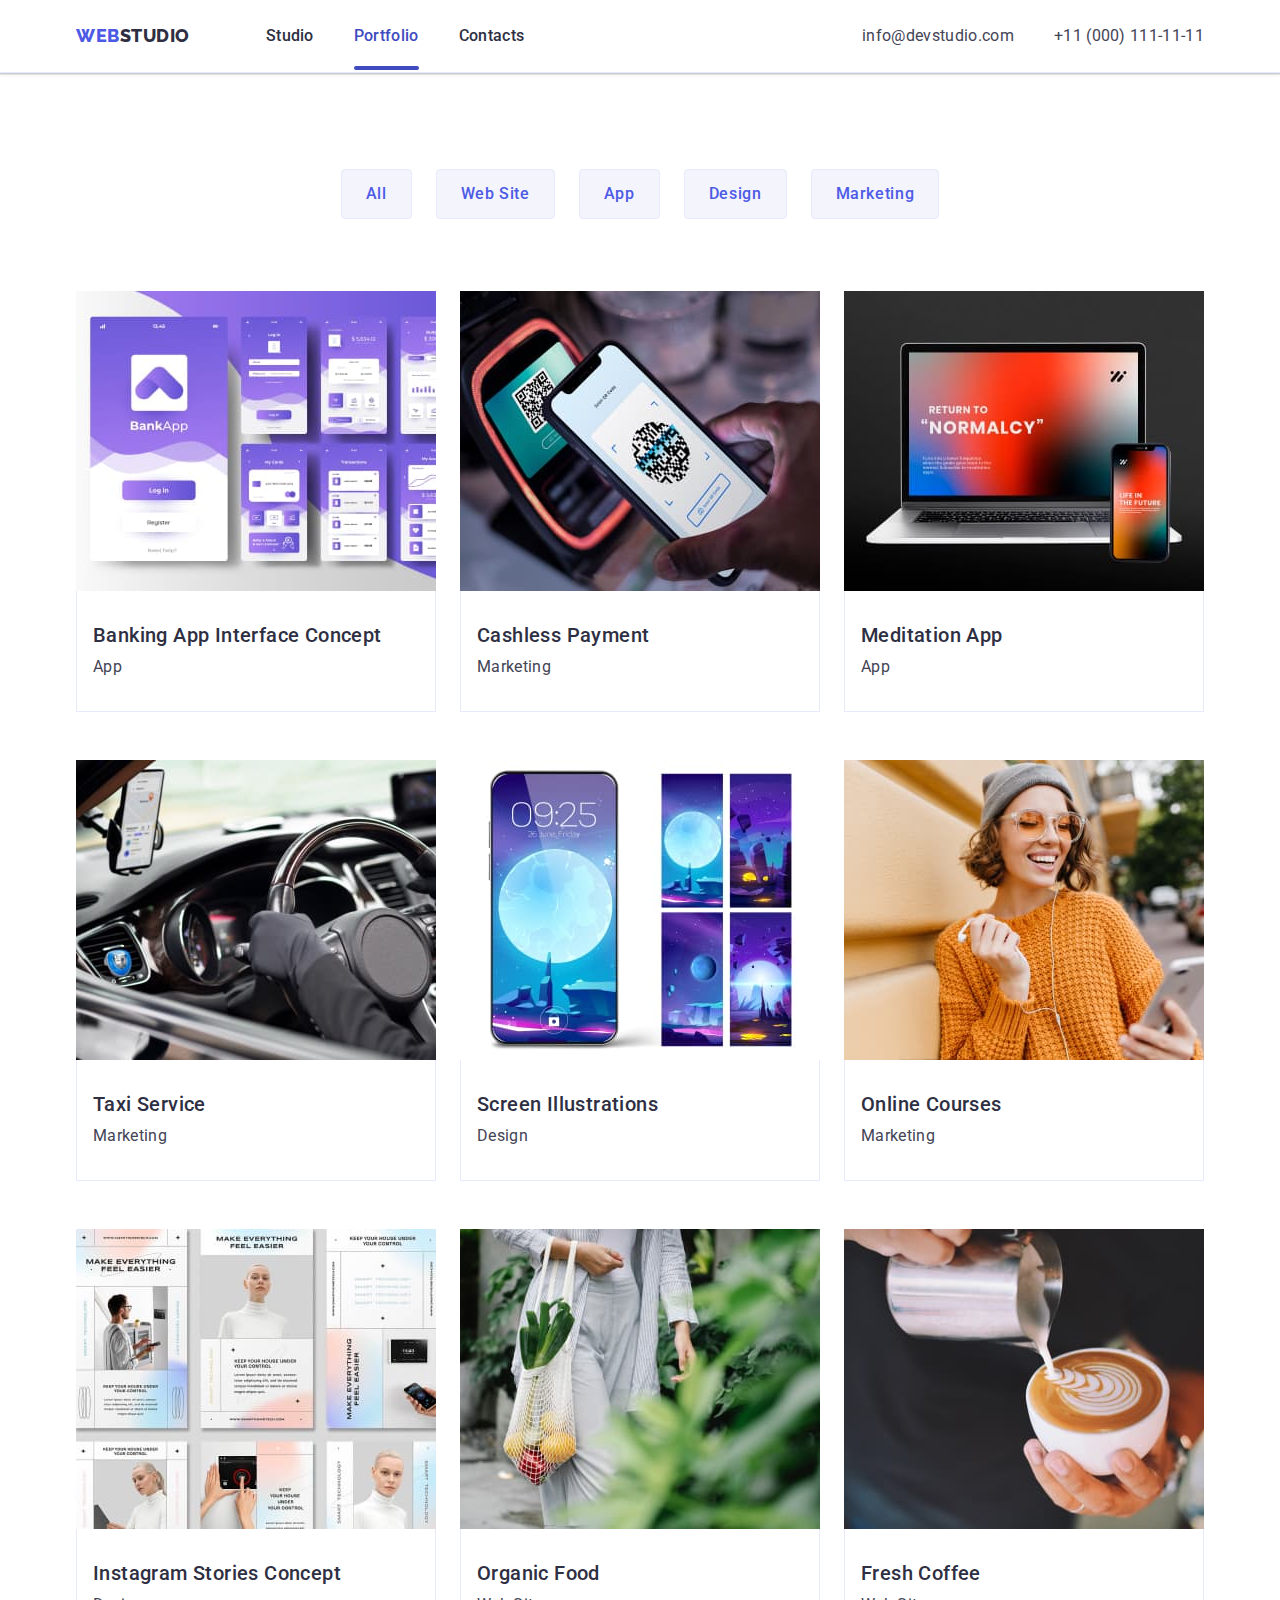
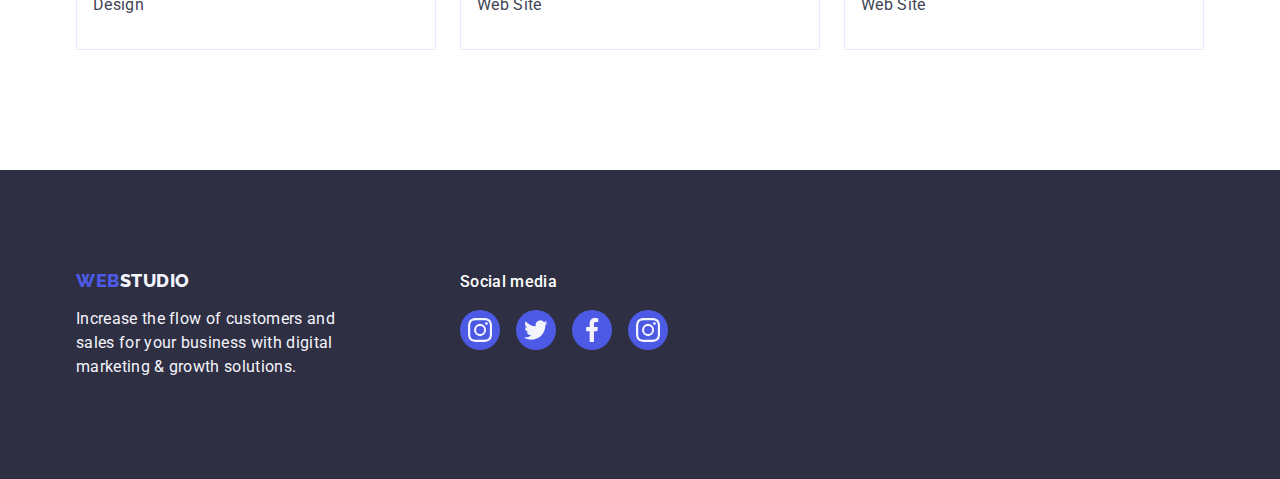
==== portfolio.html @ 076e8877 "Initial commit" ====
<!DOCTYPE html>
<html lang="en">
  <head>
    <meta charset="UTF-8" />
    <meta http-equiv="X-UA-Compatible" content="IE=edge" />
    <meta name="viewport" content="width=device-width, initial-scale=1.0" />
    <title>Portfolio</title>

    <link rel="preconnect" href="https://fonts.googleapis.com" />
    <link rel="preconnect" href="https://fonts.gstatic.com" crossorigin />
    <link
      href="https://fonts.googleapis.com/css2?family=Raleway:wght@800&family=Roboto:wght@400;500;700;900&display=swap"
      rel="stylesheet"
    />

    <link
      rel="stylesheet"
      href="https://cdnjs.cloudflare.com/ajax/libs/modern-normalize/2.0.0/modern-normalize.min.css"
    />

    <link rel="stylesheet" href="./css/styles.css" />
  </head>
  <body>
    <!-- HEADER  -->
    <header class="header">
      <div class="container header-container">
        <nav class="nav-container">
          <a href="./index.html" class="logo link"
            >Web<span class="header-logo">Studio</span></a
          >
          <ul class="list nav-menu">
            <li class="nav-item">
              <a href="./index.html" class="nav-link link">Studio</a>
            </li>
            <li class="nav-item">
              <a href="./portfolio.html" class="nav-link link current-page"
                >Portfolio</a
              >
            </li>
            <li class="nav-item">
              <a href="" class="nav-link link">Contacts</a>
            </li>
          </ul>
        </nav>
        <address class="contact-info">
          <ul class="list contact-list">
            <li>
              <a href="mailto:info@devstudio.com" class="contact-item link"
                >info@devstudio.com</a
              >
            </li>
            <li>
              <a href="tel:+110001111111" class="contact-item link"
                >+11 (000) 111-11-11</a
              >
            </li>
          </ul>
        </address>
      </div>
    </header>
    <!-- MAIN CONTENT  -->
    <main>
      <section class="portfolio-section">
        <div class="container">
          <h1 class="visually-hidden">Portfolio</h1>
          <ul class="list filters-container">
            <li><button type="button" class="filter-buttom">All</button></li>
            <li>
              <button type="button" class="filter-buttom">Web Site</button>
            </li>
            <li><button type="button" class="filter-buttom">App</button></li>
            <li><button type="button" class="filter-buttom">Design</button></li>
            <li>
              <button type="button" class="filter-buttom">Marketing</button>
            </li>
          </ul>

          <ul class="list portfolio-container">
            <li class="portfolio-card">
              <a href="" class="portfolio-card-link link">
                <div class="portfolio-card-overlay-box">
                  <img
                    src="./images/portfolio/banking-app.jpg"
                    alt="Banking App Interface"
                    width="360"
                    height="300"
                  />
                  <p class="portfolio-card-overlay text">
                    14 Stylish and User-Friendly App Design Concepts · Task
                    Manager App · Calorie Tracker App · Exotic Fruit Ecommerce
                    App · Cloud Storage App
                  </p>
                </div>
                <div class="portfolio-card-text">
                  <h2 class="subtitle">Banking App Interface Concept</h2>
                  <p class="text">App</p>
                </div>
              </a>
            </li>
            <li class="portfolio-card">
              <a href="" class="portfolio-card-link link">
                <div class="portfolio-card-overlay-box">
                  <img
                    src="./images/portfolio/cashless-payment.jpg"
                    alt="Cashless payment by phone"
                    width="360"
                    height="300"
                  />
                  <p class="portfolio-card-overlay text">
                    14 Stylish and User-Friendly App Design Concepts · Task
                    Manager App · Calorie Tracker App · Exotic Fruit Ecommerce
                    App · Cloud Storage App
                  </p>
                </div>

                <div class="portfolio-card-text">
                  <h2 class="subtitle">Cashless Payment</h2>
                  <p class="text">Marketing</p>
                </div>
              </a>
            </li>
            <li class="portfolio-card">
              <a href="" class="portfolio-card-link link">
                <div class="portfolio-card-overlay-box">
                  <img
                    src="./images/portfolio/meditation-app.jpg"
                    alt="Meditation app"
                    width="360"
                    height="300"
                  />
                  <p class="portfolio-card-overlay text">
                    14 Stylish and User-Friendly App Design Concepts · Task
                    Manager App · Calorie Tracker App · Exotic Fruit Ecommerce
                    App · Cloud Storage App
                  </p>
                </div>
                <div class="portfolio-card-text">
                  <h2 class="subtitle">Meditation App</h2>
                  <p class="text">App</p>
                </div>
              </a>
            </li>
            <li class="portfolio-card">
              <a href="" class="portfolio-card-link link">
                <div class="portfolio-card-overlay-box">
                  <img
                    src="./images/portfolio/taxi-service.jpg"
                    alt="car"
                    width="360"
                    height="300"
                  />
                  <p class="portfolio-card-overlay text">
                    14 Stylish and User-Friendly App Design Concepts · Task
                    Manager App · Calorie Tracker App · Exotic Fruit Ecommerce
                    App · Cloud Storage App
                  </p>
                </div>
                <div class="portfolio-card-text">
                  <h2 class="subtitle">Taxi Service</h2>
                  <p class="text">Marketing</p>
                </div>
              </a>
            </li>
            <li class="portfolio-card">
              <a href="" class="portfolio-card-link link">
                <div class="portfolio-card-overlay-box">
                  <img
                    src="./images/portfolio/screen-illustrations.jpg"
                    alt="Phone screens"
                    width="360"
                    height="300"
                  />
                  <p class="portfolio-card-overlay text">
                    14 Stylish and User-Friendly App Design Concepts · Task
                    Manager App · Calorie Tracker App · Exotic Fruit Ecommerce
                    App · Cloud Storage App
                  </p>
                </div>
                <div class="portfolio-card-text">
                  <h2 class="subtitle">Screen Illustrations</h2>
                  <p class="text">Design</p>
                </div>
              </a>
            </li>
            <li class="portfolio-card">
              <a href="" class="portfolio-card-link link">
                <div class="portfolio-card-overlay-box">
                  <img
                    src="./images/portfolio/online-courses.jpg"
                    alt="Young girl"
                    width="360"
                    height="300"
                  />
                  <p class="portfolio-card-overlay text">
                    14 Stylish and User-Friendly App Design Concepts · Task
                    Manager App · Calorie Tracker App · Exotic Fruit Ecommerce
                    App · Cloud Storage App
                  </p>
                </div>
                <div class="portfolio-card-text">
                  <h2 class="subtitle">Online Courses</h2>
                  <p class="text">Marketing</p>
                </div>
              </a>
            </li>
            <li class="portfolio-card">
              <a href="" class="portfolio-card-link link">
                <div class="portfolio-card-overlay-box">
                  <img
                    src="./images/portfolio/instagram-stories.jpg"
                    alt="Instagram stories makets"
                    width="360"
                    height="300"
                  />
                  <p class="portfolio-card-overlay text">
                    14 Stylish and User-Friendly App Design Concepts · Task
                    Manager App · Calorie Tracker App · Exotic Fruit Ecommerce
                    App · Cloud Storage App
                  </p>
                </div>
                <div class="portfolio-card-text">
                  <h2 class="subtitle">Instagram Stories Concept</h2>
                  <p class="text">Design</p>
                </div>
              </a>
            </li>
            <li class="portfolio-card">
              <a href="" class="portfolio-card-link link">
                <div class="portfolio-card-overlay-box">
                  <img
                    src="./images/portfolio/organic-food.jpg"
                    alt="Bag with wegetables"
                    width="360"
                    height="300"
                  />
                  <p class="portfolio-card-overlay text">
                    14 Stylish and User-Friendly App Design Concepts · Task
                    Manager App · Calorie Tracker App · Exotic Fruit Ecommerce
                    App · Cloud Storage App
                  </p>
                </div>
                <div class="portfolio-card-text">
                  <h2 class="subtitle">Organic Food</h2>
                  <p class="text">Web Site</p>
                </div>
              </a>
            </li>
            <li class="portfolio-card">
              <a href="" class="portfolio-card-link link">
                <div class="portfolio-card-overlay-box">
                  <img
                    src="./images/portfolio/coffee.jpg"
                    alt="Cup of coffee"
                    width="360"
                    height="300"
                  />
                  <p class="portfolio-card-overlay text">
                    14 Stylish and User-Friendly App Design Concepts · Task
                    Manager App · Calorie Tracker App · Exotic Fruit Ecommerce
                    App · Cloud Storage App
                  </p>
                </div>
                <div class="portfolio-card-text">
                  <h2 class="subtitle">Fresh Coffee</h2>
                  <p class="text">Web Site</p>
                </div>
              </a>
            </li>
          </ul>
        </div>
      </section>
    </main>

    <!-- FOOTER  -->
    <footer class="footer">
      <div class="container footer-container">
        <div class="footer-wrap">
          <a href="./index.html" class="logo link"
            >Web<span class="footer-logo">Studio</span></a
          >
          <p class="footer-text">
            Increase the flow of customers and sales for your business with
            digital marketing & growth solutions.
          </p>
        </div>
        <div class="social-media-wrap">
          <p class="footer-title-sm">Social media</p>
          <ul class="list social-media-list">
            <li class="social-media-item">
              <a
                class="link social-media-link"
                href=""
                target="_blank"
                rel="noreferrer noopener"
              >
                <svg class="social-media-icon" width="24" height="24">
                  <use href="./images/icons.svg#icon-instagram"></use>
                </svg>
              </a>
            </li>
            <li class="social-media-item">
              <a
                class="link social-media-link"
                href=""
                target="_blank"
                rel="noreferrer noopener"
              >
                <svg class="social-media-icon" width="24" height="24">
                  <use href="./images/icons.svg#icon-twitter"></use>
                </svg>
              </a>
            </li>
            <li class="social-media-item">
              <a
                class="link social-media-link"
                href=""
                target="_blank"
                rel="noreferrer noopener"
              >
                <svg class="social-media-icon" width="24" height="24">
                  <use href="./images/icons.svg#icon-facebook"></use>
                </svg>
              </a>
            </li>
            <li class="social-media-item">
              <a
                class="link social-media-link"
                href=""
                target="_blank"
                rel="noreferrer noopener"
              >
                <svg class="social-media-icon" width="24" height="24">
                  <use href="./images/icons.svg#icon-instagram"></use>
                </svg>
              </a>
            </li>
          </ul>
        </div>
      </div>
    </footer>
  </body>
</html>
---- css/styles.css ----
:root {
  --brand-color-dark: #2e2f42;
  --text-color: #434455;
  --accent-color: #404bbf;
  --white-color: #ffffff;
  --brand-color-light: #f4f4fd;
  --logo-color: #4d5ae5;
  --animation-timing: 250ms cubic-bezier(0.4, 0, 0.2, 1);
}

body {
  font-family: "Roboto", sans-serif;
  color: var(--text-color);
  background-color: var(--white-color);
}

h1,
h2,
h3,
h4,
p {
  margin: 0;
}

ul,
ol {
  margin: 0;
  padding: 0;
}

img {
  display: block;
}

.list {
  list-style: none;
}

.link {
  text-decoration: none;
  font-family: inherit;
}

.container {
  width: 1158px;
  padding-left: 15px;
  padding-right: 15px;
  margin-left: auto;
  margin-right: auto;
}

.section {
  padding: 120px 0;
}

.visually-hidden {
  position: absolute;
  white-space: nowrap;
  width: 1px;
  height: 1px;
  overflow: hidden;
  border: 0;
  padding: 0;
  clip: rect(0 0 0 0);
  clip-path: inset(50%);
  margin: -1px;
}

.section-title {
  margin-bottom: 72px;

  font-style: normal;
  font-weight: 700;
  font-size: 36px;
  line-height: 1.11;
  text-align: center;
  letter-spacing: 0.02em;
  text-transform: capitalize;
  color: var(--brand-color-dark);
}

.subtitle {
  margin-bottom: 8px;

  font-style: normal;
  font-weight: 500;
  font-size: 20px;
  line-height: 1.2;
  letter-spacing: 0.02em;
  color: var(--brand-color-dark);
}

.text {
  font-size: 16px;
  line-height: 1.5;
  letter-spacing: 0.02em;
  color: var(--text-color);
}

/* HEADER  */
.header {
  background-color: var(--white-color);
  padding-top: 24px;
  padding-bottom: 24px;

  border-bottom: 1px solid #e7e9fc;
  box-shadow: 0px 2px 1px rgba(46, 47, 66, 0.08),
    0px 1px 1px rgba(46, 47, 66, 0.16), 0px 1px 6px rgba(46, 47, 66, 0.08);
}
.header-container {
  display: flex;
}

/* LOGO  */
.logo {
  margin-right: 76px;

  font-family: "Raleway", sans-serif;
  font-style: normal;
  font-weight: 800;
  font-size: 18px;
  line-height: 1.17;
  display: flex;
  align-items: center;
  letter-spacing: 0.03em;
  text-transform: uppercase;
  color: var(--logo-color);
}

.header-logo {
  color: var(--brand-color-dark);
}

.logo-first-part {
  color: var(--logo-color);
}

/* NAVIGATION  */
.nav-container {
  display: flex;
  align-items: center;
}

.nav-menu {
  display: flex;
  align-items: center;
  gap: 40px;
}

.nav-item {
  position: relative;
}

.nav-link {
  position: relative;
  padding: 24px 0;
  font-style: normal;
  font-weight: 500;
  font-size: 16px;
  line-height: 1.5;
  letter-spacing: 0.02em;
  color: var(--brand-color-dark);

  transition: color 250ms cubic-bezier(0.4, 0, 0.2, 1);
}
.nav-link.current-page {
  color: var(--accent-color);
}

.nav-link:hover,
.nav-link:focus {
  color: var(--accent-color);
}

.nav-link::after {
  content: "";

  position: absolute;
  left: 0;
  bottom: -1px;

  width: 100%;
  height: 4px;
  background-color: var(--accent-color);
  border-radius: 2px;

  opacity: 0;
  transition: opacity 250ms cubic-bezier(0.4, 0, 0.2, 1);
}

.current-page.nav-link::after {
  opacity: 1;
}

/* CONTACT  */

.contact-info {
  font-style: normal;
  margin-left: auto;
}
.contact-list {
  display: flex;
  align-items: center;
  gap: 40px;
}

.contact-item {
  font-weight: 400;
  font-size: 16px;
  line-height: 1.5;
  letter-spacing: 0.02em;
  color: var(--text-color);

  transition: color 250ms cubic-bezier(0.4, 0, 0.2, 1);
}

.contact-item:hover,
.contact-item:focus {
  color: var(--accent-color);
}

/* ===============  MAIN PAGE =================== */

/* HERO  */
.hero {
  background-image: linear-gradient(
      rgba(46, 47, 66, 0.7),
      rgba(46, 47, 66, 0.7)
    ),
    url("../images/hero/people-office.jpg");
  background-size: cover;
  background-position: center;
  background-repeat: no-repeat;

  background-color: var(--brand-color-dark);
  max-width: 1440px;
  padding-top: 188px;
  padding-bottom: 188px;
  margin: 0 auto;
}

.hero-title {
  max-width: 496px;
  text-align: center;
  margin-bottom: 48px;
  margin-left: auto;
  margin-right: auto;

  font-style: normal;
  font-weight: 700;
  font-size: 56px;
  line-height: 1.07;
  letter-spacing: 0.02em;

  color: var(--white-color);
}

.hero-button {
  display: block;
  margin-left: auto;
  margin-right: auto;
  box-shadow: 0px 4px 4px rgba(0, 0, 0, 0.15);
  border-radius: 4px;
  border: transparent;
  min-width: 169px;
  min-height: 56px;

  font-style: normal;
  font-weight: 500;
  font-size: 16px;
  line-height: 1.5;
  letter-spacing: 0.04em;
  color: var(--white-color);
  background-color: var(--logo-color);
  cursor: pointer;

  transition: background-color 250ms cubic-bezier(0.4, 0, 0.2, 1);
}

.hero-button:hover,
.hero-button:focus {
  background-color: var(--accent-color);
}

/* FEATURES  */

.features {
  background-color: var(--white-color);
}

.features-container {
  display: flex;
  align-items: center;
  gap: 24px;
}

.features-card {
  flex-basis: calc((100%-72px) / 4);
}

.features-card-image {
  background-color: var(--brand-color-light);
  border-radius: 4px;
  width: 100%;
  height: 112px;

  display: flex;
  align-items: center;
  justify-content: center;
  margin-bottom: 8px;
}

/* SERVICES  */
.services {
  background-color: var(--white-color);
}

.services.section {
  padding-top: 0;
}

.services-list {
  display: flex;
  gap: 24px;
}

.services-item {
  flex-basis: calc((100%-48px) / 3);
}

/* OUR TEAM  */

.our-team {
  background-color: var(--brand-color-light);
}

.our-team-list {
  display: flex;
  gap: 24px;
}

.member-card {
  flex-basis: calc((100%-24px * 3) / 4);

  box-shadow: 0px 1px 6px rgba(46, 47, 66, 0.08),
    0px 1px 1px rgba(46, 47, 66, 0.16), 0px 2px 1px rgba(46, 47, 66, 0.08);
  border-radius: 0px 0px 4px 4px;

  background-color: var(--white-color);
}

.team-card-text {
  padding: 32px 16px;
}

.our-team .subtitle {
  text-align: center;
}

.our-team .text {
  text-align: center;
  color: var(--text-color);
  margin-bottom: 8px;
}

.social-media-list {
  display: flex;
  gap: 24px;
  align-items: center;
  justify-content: center;
}

.social-media-item {
  width: 40px;
  height: 40px;
}

.social-media-link {
  display: flex;
  align-items: center;
  justify-content: center;

  width: 100%;
  height: 100%;
  background-color: #4d5ae5;
  border-radius: 50%;

  transition: background-color 250ms cubic-bezier(0.4, 0, 0.2, 1);
}

.social-media-link:hover,
.social-media-link:focus {
  background-color: #404bbf;
}

.social-media-icon {
  fill: var(--brand-color-light);
}

/* CUSTOMERS  */

.customers {
  background-color: var(--white-color);
}

.cutomers-list {
  display: flex;
  align-items: center;
  justify-content: center;
  width: 100%;
  height: 100%;

  gap: 24px;
}

.cutomer-list-card {
  flex-basis: calc((100%-120px) / 6);
  height: 88px;
}

.cutomer-list-item {
  width: 100%;
  height: 100%;
  border: 1px solid #8e8f99;
  border-radius: 4px;
  display: flex;
  align-items: center;
  justify-content: center;
  color: #8e8f99;

  transition: color 250ms cubic-bezier(0.4, 0, 0.2, 1),
    border-color 250ms cubic-bezier(0.4, 0, 0.2, 1);
}

.cutomer-list-item:hover,
.cutomer-list-item:focus {
  border-color: var(--accent-color);
  color: var(--accent-color);
}

.customers-icon-logo {
  fill: currentColor;
}

/* / CONTENT  */

/* FOOTER  */
.footer {
  padding-top: 100px;
  padding-bottom: 100px;

  background-color: var(--brand-color-dark);
}

.footer-container {
  display: flex;
  align-items: baseline;
}

.footer-wrap {
  margin-right: 120px;
}

.footer .logo {
  display: inline-block;
  margin-bottom: 16px;
}
.footer-logo {
  color: var(--brand-color-light);
}

.footer .footer-text {
  max-width: 264px;

  font-weight: 400;
  font-size: 16px;
  line-height: 1.5;
  letter-spacing: 0.02em;
  color: var(--brand-color-light);
}

.footer-title-sm {
  margin-bottom: 16px;

  font-style: normal;
  font-weight: 500;
  font-size: 16px;
  line-height: 1.5;
  letter-spacing: 0.02em;

  color: var(--white-color);
}

.footer .social-media-list {
  display: flex;
  gap: 16px;
  align-items: center;
  justify-content: center;
}

.footer .social-media-item {
  width: 40px;
  height: 40px;
}

.footer .social-media-link {
  display: flex;
  align-items: center;
  justify-content: center;

  width: 100%;
  height: 100%;
  background-color: var(--logo-color);
  border-radius: 50%;

  transition: background-color 250ms cubic-bezier(0.4, 0, 0.2, 1);
}

.footer .social-media-link:hover,
.footer .social-media-link:focus {
  background-color: #31d0aa;
}

/* ============== / MAIN PAGE =================== */

/* ==============  PORTFOLIO PAGE ================ */

/* PORTFOLIO FILTER BUTTONS  */

.portfolio-section {
  padding-top: 96px;
  padding-bottom: 120px;
}

.filters-container {
  display: flex;
  margin-bottom: 72px;
  justify-content: center;
  gap: 24px;
}

.filter-buttom {
  padding: 12px 24px;

  font-style: normal;
  font-weight: 500;
  font-size: 16px;
  line-height: 1.5;
  text-align: center;
  letter-spacing: 0.04em;
  color: var(--logo-color);
  background-color: var(--brand-color-light);
  cursor: pointer;

  border: 1px solid #e7e9fc;
  border-radius: 4px;

  transition: color 250ms cubic-bezier(0.4, 0, 0.2, 1),
    background-color 250ms cubic-bezier(0.4, 0, 0.2, 1),
    border-color 250ms cubic-bezier(0.4, 0, 0.2, 1),
    box-shadow 250ms cubic-bezier(0.4, 0, 0.2, 1);
}

.filter-buttom:hover,
.filter-buttom:focus {
  color: var(--white-color);
  background-color: var(--accent-color);
  cursor: pointer;

  box-shadow: 0px 3px 1px rgba(0, 0, 0, 0.1), 0px 2px 1px rgba(0, 0, 0, 0.08),
    0px 2px 2px rgba(0, 0, 0, 0.12);
  border-radius: 4px;
  border-color: var(--accent-color);
}

/* PORTFOLIO CARDS  */

.portfolio-container {
  display: flex;
  flex-wrap: wrap;
  gap: 48px 24px;
}
.portfolio-card {
  background-color: var(--white-color);
  flex-basis: calc(100%-48px) / 3;
}

.portfolio-card-text {
  padding: 32px 16px;
  border: 1px solid #e7e9fc;
  border-top: none;
}

.portfolio-card-link {
  display: block;

  transition: box-shadow 250ms cubic-bezier(0.4, 0, 0.2, 1);
}

.portfolio-card-link:hover,
.portfolio-card-link:focus {
  box-shadow: 0px 1px 6px rgba(46, 47, 66, 0.08),
    0px 1px 1px rgba(46, 47, 66, 0.16), 0px 2px 1px rgba(46, 47, 66, 0.08);
}

/* PORTFOLIO CARD OVERLAY  */

.portfolio-card-overlay-box {
  width: 100%;
  position: relative;
  overflow: hidden;
}

.portfolio-card-overlay {
  position: absolute;
  left: 0;
  top: 0;
  width: 100%;
  height: 100%;
  overflow: auto;

  padding: 40px 32px;

  transform: translateY(100%);

  color: var(--brand-color-light);
  background-color: var(--logo-color);
  transition: transform 250ms cubic-bezier(0.4, 0, 0.2, 1);
}

.portfolio-card-link:hover .portfolio-card-overlay,
.portfolio-card-link:focus .portfolio-card-overlay {
  transform: translateY(0%);
}
/* ============= / PORTFOLIO PAGE ================ */

/* ============= MODAL WINDOW ===============  */

.backdrop {
  display: block;
  position: fixed;
  z-index: 100;
  top: 0;
  left: 0;
  width: 100%;
  height: 100%;
  transform: scale(1);

  background-color: rgba(46, 47, 66, 0.4);

  transition: opacity 250ms cubic-bezier(0.4, 0, 0.2, 1),
    visibility 250ms cubic-bezier(0.4, 0, 0.2, 1);
}

.is-hidden {
  opacity: 0;
  visibility: hidden;
  pointer-events: none;
}

.modal {
  position: absolute;
  top: 50%;
  left: 50%;
  transform: translate(-50%, -50%);

  width: 408px;
  min-height: 584px;

  background: #fcfcfc;
  box-shadow: 0px 1px 1px rgba(0, 0, 0, 0.14), 0px 1px 3px rgba(0, 0, 0, 0.12),
    0px 2px 1px rgba(0, 0, 0, 0.2);
  border-radius: 4px;
  transition: transform 250ms cubic-bezier(0.4, 0, 0.2, 1);
}

.modal-close-button {
  position: absolute;
  top: 24px;
  right: 24px;

  display: flex;
  justify-content: center;
  align-items: center;

  width: 24px;
  height: 24px;

  background-color: #e7e9fc;
  border: 1px solid rgba(0, 0, 0, 0.1);
  border-radius: 50%;
  color: #2e2f42;
  padding: 0;
  cursor: pointer;

  transition: background-color 250ms cubic-bezier(0.4, 0, 0.2, 1),
    border 250ms cubic-bezier(0.4, 0, 0.2, 1);
}

.modal-close-icon {
  fill: currentColor;
  transition: fill 250ms cubic-bezier(0.4, 0, 0.2, 1);
}

.modal-close-button:hover,
.modal-close-button:focus {
  background-color: var(--accent-color);
  color: var(--white-color);
  border: none;
}

/* ============= / MODAL WINDOW ===============  */
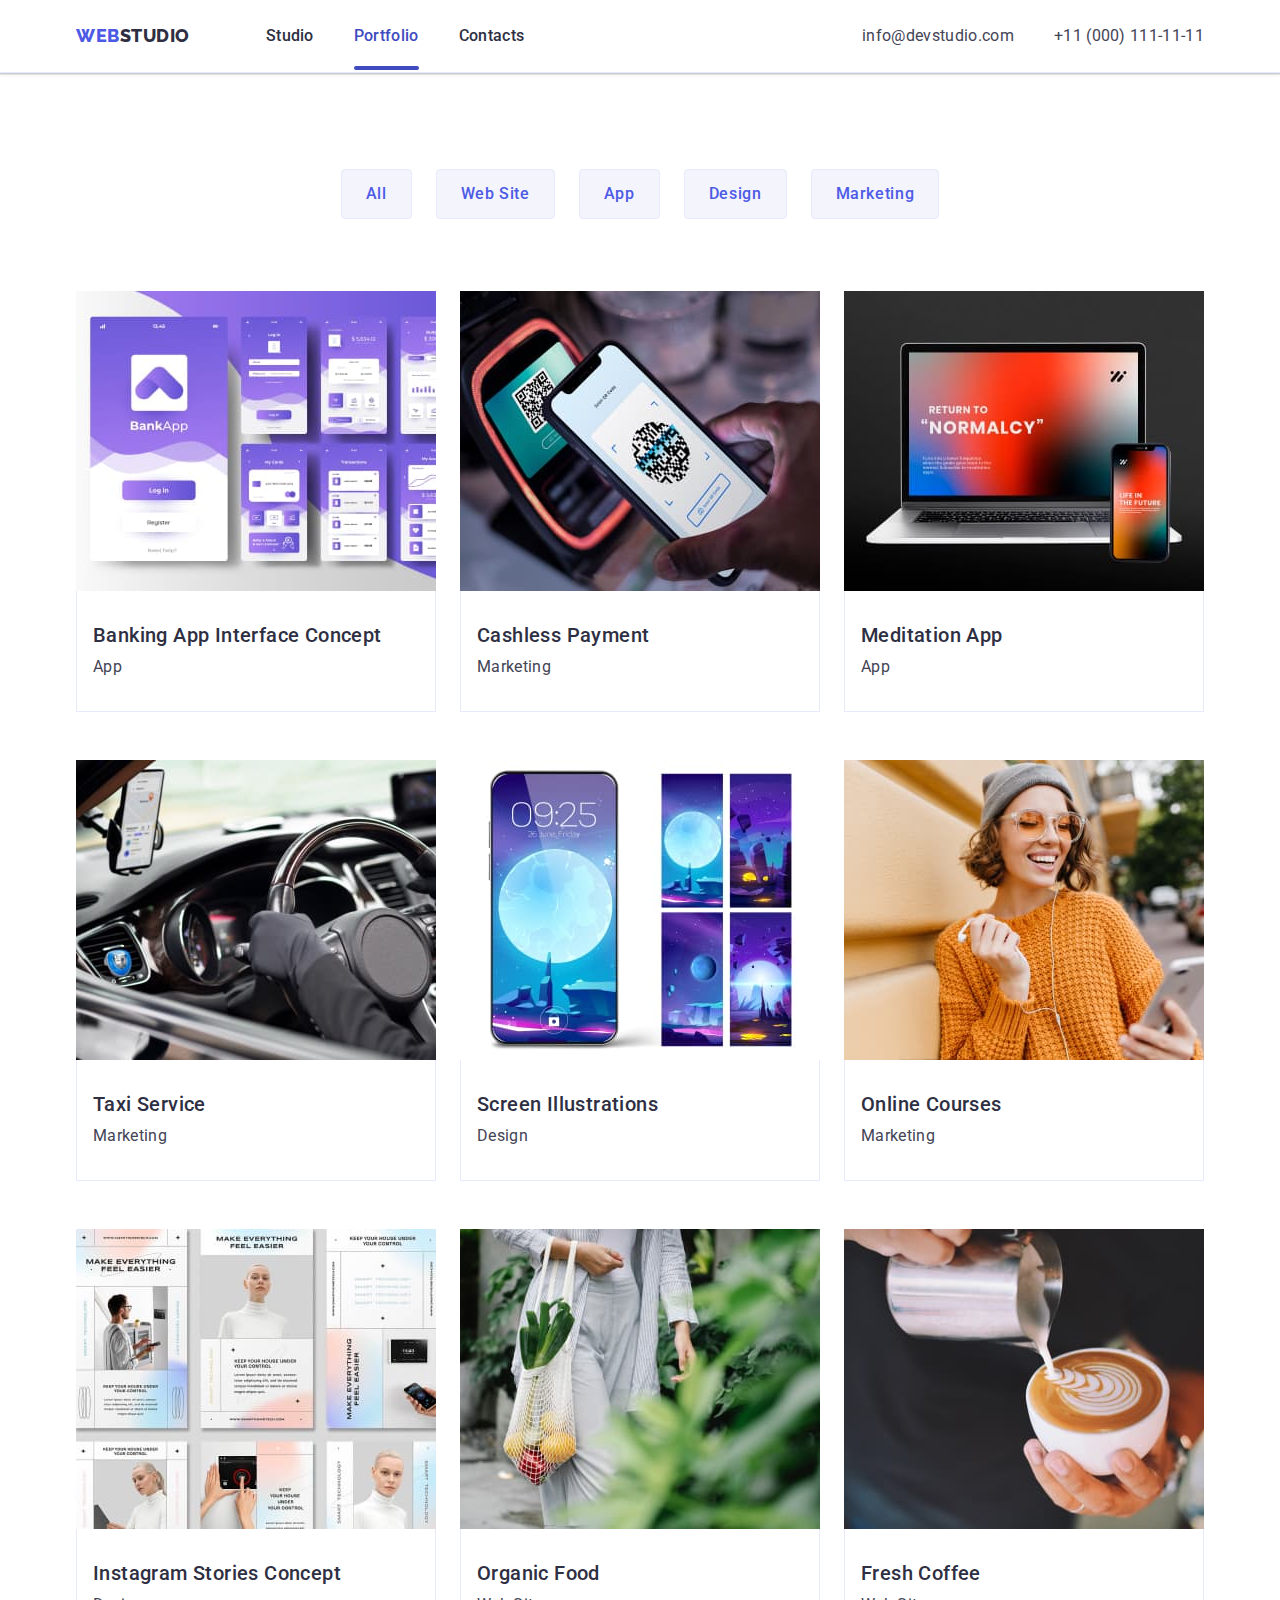
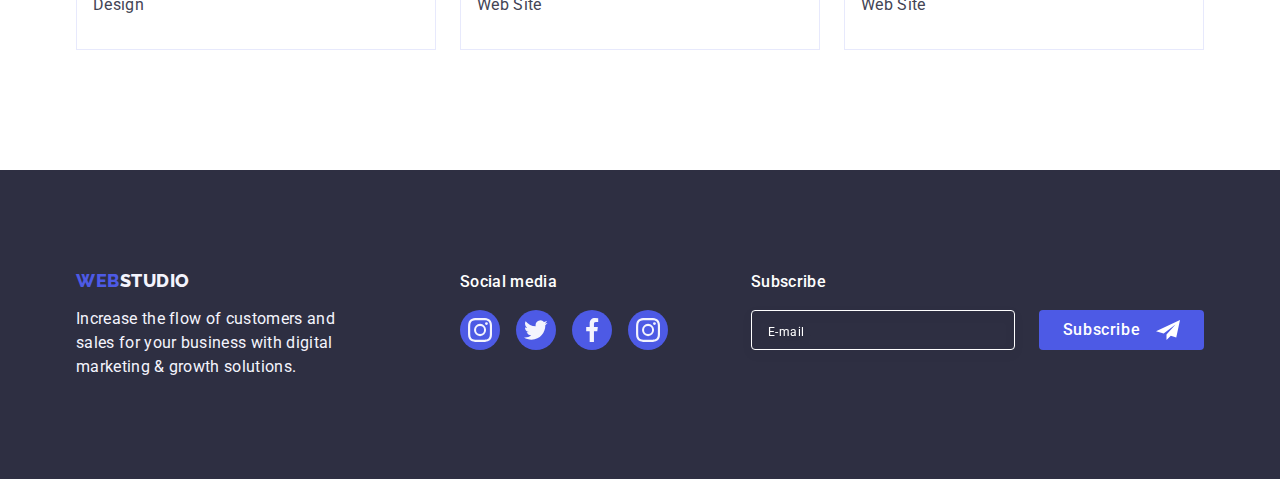
==== commit 7cf29c8d: "hw-6-portfolio-footer-added" ====
--- a/portfolio.html
+++ b/portfolio.html
@@ -336,6 +336,25 @@
             </li>
           </ul>
         </div>
+        <div class="subscribe-wrap">
+          <p class="subscribe-title">Subscribe</p>
+          <form class="subscribe-form">
+            <label class="subscribe-label">
+              <input
+                type="email"
+                name="subscribe-email"
+                class="subscribe-input"
+                placeholder="E-mail"
+              />
+            </label>
+            <button type="submit" class="subscribe-button">
+              Subscribe
+              <svg class="subscribe-button-icon" width="24" height="24">
+                <use href="./images/icons.svg#icon-subscribe"></use>
+              </svg>
+            </button>
+          </form>
+        </div>
       </div>
     </footer>
   </body>
--- a/css/styles.css
+++ b/css/styles.css
@@ -414,7 +414,7 @@
 }
 
 .cutomer-list-card {
-  flex-basis: calc((100%-120px) / 6);
+  flex-basis: 168px;
   height: 88px;
 }
 
@@ -479,6 +479,7 @@
   color: var(--brand-color-light);
 }
 
+/* FOOTER SOCIAL MEDIA  */
 .footer-title-sm {
   margin-bottom: 16px;
 
@@ -521,6 +522,71 @@
   background-color: #31d0aa;
 }
 
+/* FOOTER SUBSCRIBE FORM  */
+
+.subscribe-wrap {
+  margin-left: auto;
+}
+.subscribe-title {
+  font-style: normal;
+  font-weight: 500;
+  font-size: 16px;
+  line-height: 1.5;
+  letter-spacing: 0.02em;
+  color: var(--white-color);
+
+  margin-bottom: 16px;
+}
+.subscribe-form {
+  display: flex;
+  justify-content: center;
+  align-items: center;
+  gap: 24px;
+}
+
+.subscribe-input {
+  width: 264px;
+  height: 40px;
+  padding: 8px 16px;
+
+  border: 1px solid #ffffff;
+  filter: drop-shadow(0px 4px 4px rgba(0, 0, 0, 0.15));
+  border-radius: 4px;
+  background-color: transparent;
+}
+
+.subscribe-input::placeholder {
+  font-style: normal;
+  font-weight: 400;
+  font-size: 12px;
+  line-height: 2;
+  letter-spacing: 0.04em;
+  color: var(--white-color);
+}
+
+.subscribe-button {
+  display: flex;
+  justify-content: center;
+  align-items: center;
+  gap: 16px;
+
+  background-color: var(--logo-color);
+  border-radius: 4px;
+  border-color: transparent;
+  width: 165px;
+  height: 40px;
+
+  font-style: normal;
+  font-weight: 500;
+  font-size: 16px;
+  line-height: 1.5;
+  letter-spacing: 0.04em;
+  color: var(--white-color);
+}
+
+.subscribe-button-icon {
+  fill: var(--white-color);
+}
 /* ============== / MAIN PAGE =================== */
 
 /* ==============  PORTFOLIO PAGE ================ */
@@ -666,6 +732,7 @@
 
   width: 408px;
   min-height: 584px;
+  padding: 72px 24px 24px 24px;
 
   background: #fcfcfc;
   box-shadow: 0px 1px 1px rgba(0, 0, 0, 0.14), 0px 1px 3px rgba(0, 0, 0, 0.12),
@@ -674,6 +741,7 @@
   transition: transform 250ms cubic-bezier(0.4, 0, 0.2, 1);
 }
 
+/* MODAL CLOSE BUTTON */
 .modal-close-button {
   position: absolute;
   top: 24px;
@@ -709,4 +777,161 @@
   border: none;
 }
 
+.modal-title {
+  font-style: normal;
+  font-weight: 500;
+  font-size: 16px;
+  line-height: 1.5;
+  letter-spacing: 0.02em;
+  color: #2e2f42;
+  text-align: center;
+
+  margin-bottom: 16px;
+}
+
+/* MODAL INPUT FIELDS */
+.modal-field {
+  margin-bottom: 8px;
+}
+
+.modal-input-wrap {
+  position: relative;
+}
+
+.input-label {
+  display: block;
+  font-style: normal;
+  font-weight: 400;
+  font-size: 12px;
+  line-height: 1.16;
+  letter-spacing: 0.04em;
+  color: #8e8f99;
+
+  margin-bottom: 4px;
+}
+
+.modal-input {
+  width: 100%;
+  height: 40px;
+  border: 1px solid rgba(46, 47, 66, 0.4);
+  border-radius: 4px;
+  outline: transparent;
+
+  padding-left: 38px;
+  transition: border-color 250ms cubic-bezier(0.4, 0, 0.2, 1);
+}
+
+.modal-input:focus {
+  border-color: var(--logo-color);
+}
+
+.modal-input:focus + .modal-input-icon {
+  fill: var(--logo-color);
+}
+
+.modal-input-icon {
+  position: absolute;
+  left: 16px;
+  top: 50%;
+  padding: 0;
+
+  transform: translateY(-50%);
+
+  fill: var(--brand-color-dark);
+  transition: fill 250ms cubic-bezier(0.4, 0, 0.2, 1);
+}
+
+/* FORM COMMENT */
+.comment-area-field {
+  margin-bottom: 16px;
+}
+
+.comment-area {
+  width: 100%;
+  height: 120px;
+  padding: 8px 16px;
+  resize: none;
+
+  border: 1px solid rgba(46, 47, 66, 0.4);
+  border-radius: 4px;
+  outline: transparent;
+  transition: border-color 250ms cubic-bezier(0.4, 0, 0.2, 1);
+}
+
+.comment-area:focus {
+  border-color: var(--logo-color);
+}
+
+.comment-area::placeholder {
+  font-style: normal;
+  font-weight: 400;
+  font-size: 12px;
+  line-height: 1.16;
+  letter-spacing: 0.04em;
+  color: rgba(46, 47, 66, 0.4);
+}
+
+/* POLICY ACCEPTATION */
+.policy-acceptation-wrap {
+  margin-bottom: 24px;
+}
+
+.policy-text {
+  font-style: normal;
+  font-weight: 400;
+  font-size: 12px;
+  line-height: 1.16;
+  letter-spacing: 0.04em;
+  color: #8e8f99;
+}
+
+.policy-text a {
+  font-family: inherit;
+  color: #4d5ae5;
+}
+
+.checkbox-designed {
+  width: 16px;
+  height: 16px;
+  border: 1px solid rgba(46, 47, 66, 0.4);
+  border-radius: 2px;
+  background-color: var(--white-color);
+  display: flex;
+  justify-content: center;
+  align-items: center;
+  fill: transparent;
+}
+.checkbox-label {
+  display: flex;
+  align-items: center;
+  gap: 8px;
+}
+
+.checkbox:checked + .checkbox-label .checkbox-designed {
+  background-color: var(--accent-color);
+  border-color: #404bbf;
+  fill: #f4f4fd;
+}
+
+/* MODAL SUBMIT BUTTON */
+.modal-submit-button {
+  display: block;
+  margin-left: auto;
+  margin-right: auto;
+  box-shadow: 0px 4px 4px rgba(0, 0, 0, 0.15);
+  border-radius: 4px;
+  border: transparent;
+  min-width: 169px;
+  min-height: 56px;
+
+  font-style: normal;
+  font-weight: 500;
+  font-size: 16px;
+  line-height: 1.5;
+  letter-spacing: 0.04em;
+  color: var(--white-color);
+  background-color: var(--logo-color);
+  cursor: pointer;
+}
+
 /* ============= / MODAL WINDOW ===============  */
